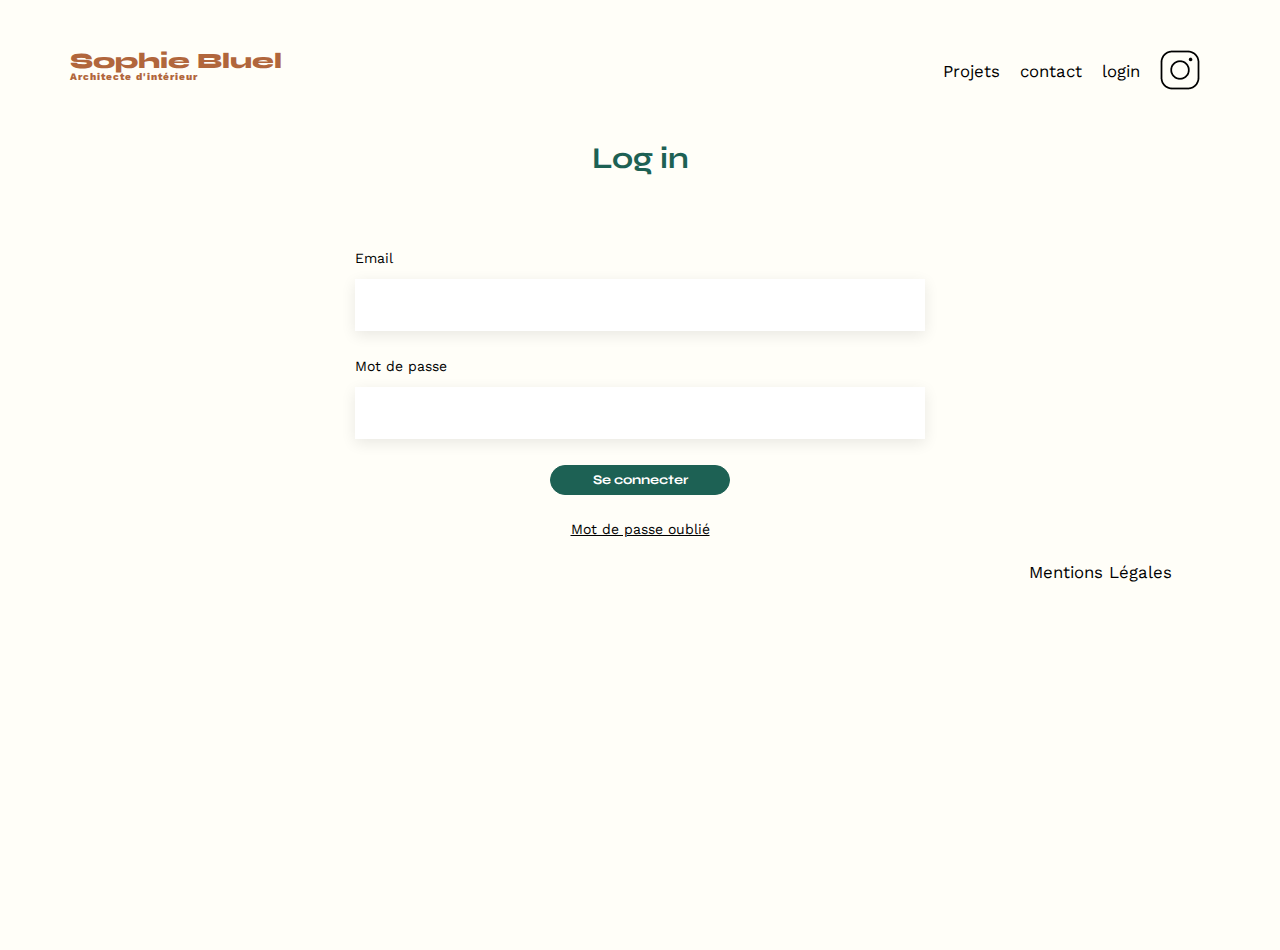
==== FrontEnd/login.html @ d0b16e7c "first commit" ====
<!DOCTYPE html>
<html lang="fr">
<head>
	<meta charset="UTF-8">
	<title>Sophie Bluel - Architecte d'intérieur</title>
	<meta name="viewport" content="width=device-width, initial-scale=1.0">
	<link rel="preconnect" href="https://fonts.googleapis.com">
	<link rel="preconnect" href="https://fonts.gstatic.com" crossorigin>
	<link href="https://fonts.googleapis.com/css2?family=Syne:wght@700;800&family=Work+Sans&display=swap" rel="stylesheet">
	<meta name="description" content="">
	<link rel="stylesheet" href="./assets/style.css">
	<script src="login.js"></script>
</head>
<body>
<header>
	<section id="basic-header">
		<h1>Sophie Bluel <span>Architecte d'intérieur</span></h1>
		<nav>
			<ul>
				<li><a href="index.html">Projets</a></li>
				<li>contact</li>
				<li><a href="login.html">login</a></li>
				<li><img src="./assets/icons/instagram.png" alt="Instagram"></li>
			</ul>
		</nav>
	</section>
</header>
<section id="contact">
	<h2>Log in</h2>
	<form action="#" method="post">
		<label for="email">Email</label>
		<input type="email" name="email" id="email">
		<label for="email">Mot de passe</label>
		<input type="text" name="password" id="password">
		<button id="login-button" type="button" >Se connecter</button>
	</form>
	<a href="">Mot de passe oublié</a>
</section>
<footer>
	<nav>
		<ul>
			<li >Mentions Légales</li>
		</ul>
	</nav>
</footer>
---- FrontEnd/assets/style.css ----
/* http://meyerweb.com/eric/tools/css/reset/
   v2.0 | 20110126
   License: none (public domain)
*/

html, body, div, span, applet, object, iframe,
h1, h2, h3, h4, h5, h6, p, blockquote, pre,
a, abbr, acronym, address, big, cite, code,
del, dfn, em, img, ins, kbd, q, s, samp,
small, strike, strong, sub, sup, tt, var,
b, u, i, center,
dl, dt, dd, ol, ul, li,
fieldset, form, label, legend,
table, caption, tbody, tfoot, thead, tr, th, td,
article, aside, canvas, details, embed,
figure, figcaption, footer, header, hgroup,
menu, nav, output, ruby, section, summary,
time, mark, audio, video{
	margin: 0;
	padding: 0;
	border: 0;
	font-size: 100%;
	font: inherit;
	vertical-align: baseline;
}
/* HTML5 display-role reset for older browsers */
article, aside, details, figcaption, figure,
footer, header, hgroup, menu, nav, section {
	display: block;
}
body {
	line-height: 1;
	background-color: #fffef8;
}
ol, ul {
	list-style: none;
}
blockquote, q {
	quotes: none;
}
blockquote:before, blockquote:after,
q:before, q:after {
	content: '';
	content: none;
}
table {
	border-collapse: collapse;
	border-spacing: 0;
}
/** end reset css**/
body {
	max-width: 1140px;
	margin:auto;
	font-family: 'Work Sans' ;
	font-size: 14px;
}
#basic-header {
	display: flex;
	justify-content: space-between;
	margin: 50px 0;
	padding: 0 ;
}
section {
	margin: 50px 0
}

h1{
	display: flex;
	flex-direction: column;
	font-family: 'Syne';
	font-size: 22px;
	font-weight: 800;
	color: #B1663C
}

h1 > span {
	font-family: 'Work Sans';
	font-size:10px;
	letter-spacing: 0.1em;
}

h2{
	font-family: 'Syne';
	font-weight: 700;
	font-size: 30px;
	color: #1D6154
}
nav ul {
	display: flex;
	align-items: center;
	list-style-type: none;

}
nav li {
	padding: 0 10px;
	font-size: 1.2em;
}

li:hover {
	color: #B1663C;
	cursor: pointer;
}
#introduction {
	display: flex;
	align-items: center;
}
#introduction figure {
	flex: 1
}
#introduction img {
	display: block;
	margin: auto;
	width: 80%;
}

#introduction article {
	flex: 1
}
#introduction h2 {
	margin-bottom: 1em;
}

#introduction p {
	margin-bottom: 0.5em;
}
#portfolio h2 {
	text-align: center;
}
.gallery {
	width: 100%;
	display: grid;
	grid-template-columns: 1fr 1fr 1fr;
	grid-column-gap: 20px;
	grid-row-gap: 20px;
}

.gallery img {
	width: 100%;
	height:488px;
	object-fit: cover;

}
#contact {
	width: 50%;
	margin: auto;
	display: flex;
	flex-direction: column;
}
#contact > * {
	text-align: center;

}
#contact h2{
	margin-bottom: 20px;
}
#contact form {
	text-align: left;
	margin-top:30px;
	display: flex;
	flex-direction: column;
}

#contact input {
	height: 50px;
	font-size: 1.2em;
	border: none;
	box-shadow: 0px 4px 14px rgba(0, 0, 0, 0.09);
}
#contact label {
	margin: 2em 0 1em 0;
}
#contact textarea {
	border: none;
	box-shadow: 0px 4px 14px rgba(0, 0, 0, 0.09);
}

input[type="submit"]{
	font-family: 'Syne';
	font-weight: 700;
	color: white;
	background-color: #1D6154;
	margin : 2em auto ;
	width: 180px;
	text-align: center;
	border-radius: 60px ;
}

footer nav ul {
	display: flex;
	justify-content: flex-end;
	margin: 2em
}


/*mon code*/

/*boutons filtres*/
.filter{
	display: flex;
	justify-content: center;
	margin-bottom: 30px;

}

button{
	background-color:#fffef8;
	color: #1D6154;
	border-radius: 60px;
	margin: 5px;
	padding: 6px 20px;
	border: solid 1px #1D6154;
	font-weight: bold;
	cursor: pointer;

}

button:hover{
	color: #fffef8;
	background-color: #1D6154;
}

/*login page*/
#contact a{
	color: black;

}

/*nav*/
nav a{
	color:black;
	text-decoration: none;
	display: flex;
	flex-direction: row;
}

nav a:hover{
	color: #B1663C;
}

body{
	min-height: 100vh;
}

#login-button{
	font-family: 'Syne';
	font-weight: 700;
	color: white;
	background-color: #1D6154;
	margin : 2em auto ;
	width: 180px;
	text-align: center;
	border-radius: 60px ;
}

/*mode édition*/

.logout{
	border: none;
	font-size: medium;
	font-weight: lighter;
	padding: 0;
	margin: 0;
	font: inherit;
	color: black;
}

.logout:hover{
	border: none;
	background-color: white;
	color: #B1663C;
}

#edition{
	width: 100%;
	background-color: black;
	color: white;
	justify-content: center;
	align-items: center;
	padding: 15px 0;
	margin-top: 0;
}

#pen{
	color: white;
	margin-right: 10px;
}

.projets{
	display: flex;
	justify-content: center;
	align-items: center;
}

.div-modifier:hover{
	cursor: pointer;
}

#pen-modifier{
	margin: 0 8px 0 25px;
}

#modal-edition{
	position: fixed;
	top: 0;
	left: 0;
	width: 100%;
	height: 100%;
	background: rgba(0, 0, 0, 0.5);
	justify-content: center;
	align-items: center;
}

.modal-wrapper{
	background-color: #fffef8;
	width: 600px;
	height: 650px;
	max-width: 100vh;
	max-height: 100vh;
	border-radius: 10px;
	padding: 20px;
	display: flex;
	flex-direction: column;
	position: relative;
	
}

#return{
	position: absolute;
	left: 20px;
	top: 20px;
	border: none;
	color: black;
	font-size: large;
	padding: 0;
}

#cross, #cross-add{
	align-self: end;
	border: none;
	color: black;
	font-size: large;
	padding: 0;
}

#cross:hover, #cross-add:hover, #return:hover {
	background-color: #fffef8;
}

h3{
	align-self: center;
	font-size: 30px;
}

.grey-line{
	align-self: center;
	height: 10px;
	width:80%;
	border-bottom: solid 1px #B3B3B3;
	margin: 10px 0 30px 0;
}

#add-photo{
	align-self: center;
	width: 250px;
	height: 35px;
}

.gallery-modal{
	display: flex;
	flex-wrap: wrap;
	padding: 50px;
}

.gallery-modal img{
	width: 75px;
	object-fit: cover;
}

.gallery-modal i{
	color: white;
	background-color: black;
	padding: 5px;
	font-weight: 100;
}

.trashButton{
	background-color: transparent;
	position: absolute;
	top: 1px;
	left: 42px;
	border: none;
	padding: 0;
}

.trash:hover{
	background-color: transparent;
}

.modalElement{
	margin: 10px;
	position: relative;
}

.modalElement img{
	height: 100px;
}

/* modal ajouter photo*/

#modal-add-photo{
	position: fixed;
	top: 0;
	left: 0;
	width: 100%;
	height: 100%;
	justify-content: center;
	align-items: center;
}

.ajouter-photo, .afficher-photo{
	background-color: #E8F1F6;
	flex-direction: column;
	align-items: center;
	padding: 30px 0;
	margin: 30px 70px;
}

.ajouter-photo i{
	font-size: 60px;
	color: #b9c5cc;
}

.afficher-photo{
	height: 185px;
	padding: 0;
}

.preview{
	height: 185px;
}

#add{
	background-color: #b9c5cc;
	border: none;
	padding: 10px 40px;
	margin: 10px;
}

.ajouter-photo p{
	font-size: smaller;
}

.ajouter-photo-form{
	text-align: left;
	margin-top:30px;
	display: flex;
	flex-direction: column;
	margin: 0 70px;
}

.ajouter-photo-form input{
	height: 50px;
	font-size: 1.2em;
	border: none;
	box-shadow: 0px 4px 14px rgba(0, 0, 0, 0.09);
	margin: 10px 0 20px 0;
	cursor: pointer;
}

.add-photo{
	background-color: #cbd6dc;
	border-radius: 20px;
	color: #306685;
	padding: 10px 30px;
	margin: 10px 0;
	cursor: pointer;
}

#dropdown{
	display: flex;
	flex-direction: column;
}

.dropdownElement{
	border: none;
	background-color: white;
	color: black;
	font-size: 1em;
	font-weight: 200;
	margin: 0;
}

.dropdownElement:hover {
	background-color: white;
	color: black;
}

#categorie{
	margin: 10px 0;
	border: none;
	height: 50px;
	box-shadow: 0px 4px 14px rgba(0, 0, 0, 0.09);
	cursor: pointer;
}

#valider{
	align-self: center;
	width: 250px;
	height: 35px;
	color: white;
	border: none;
}

.greyBtn, .greyBtn:hover{
	background-color: #a7a7a7;
}

.greenBtn{
	background-color: #1D6154;
}

/* cacher les projets*/
.d-none {
	display: none!important;
}

.d-flex{
	display: flex;
}
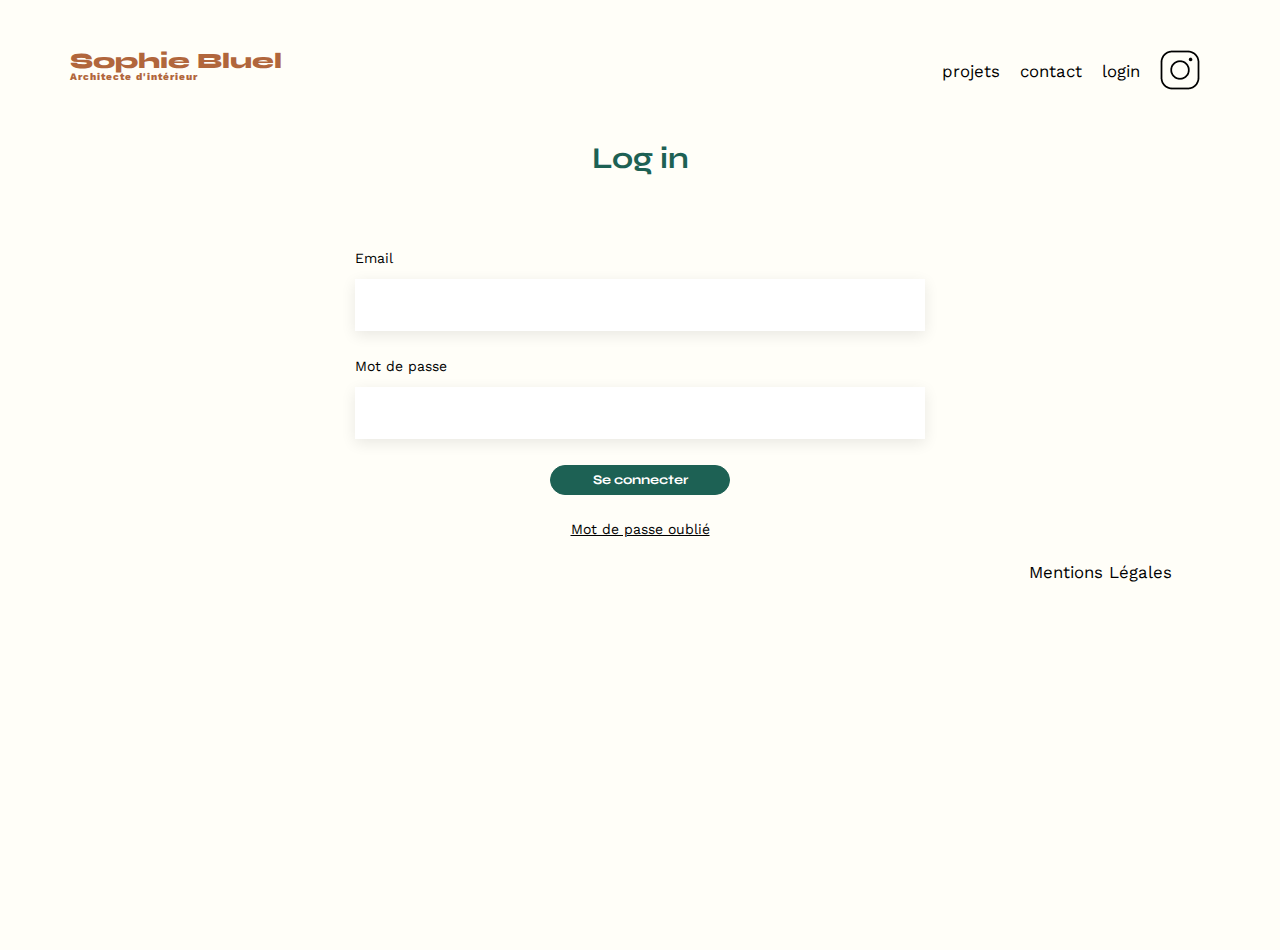
==== commit 886aa0da: "fix sous 48h" ====
--- a/FrontEnd/login.html
+++ b/FrontEnd/login.html
@@ -17,7 +17,7 @@
 		<h1>Sophie Bluel <span>Architecte d'intérieur</span></h1>
 		<nav>
 			<ul>
-				<li><a href="index.html">Projets</a></li>
+				<li><a href="index.html">projets</a></li>
 				<li>contact</li>
 				<li><a href="login.html">login</a></li>
 				<li><img src="./assets/icons/instagram.png" alt="Instagram"></li>
@@ -31,7 +31,7 @@
 		<label for="email">Email</label>
 		<input type="email" name="email" id="email">
 		<label for="email">Mot de passe</label>
-		<input type="text" name="password" id="password">
+		<input type="password" name="password" id="password">
 		<button id="login-button" type="button" >Se connecter</button>
 	</form>
 	<a href="">Mot de passe oublié</a>
--- a/FrontEnd/assets/style.css
+++ b/FrontEnd/assets/style.css
@@ -219,6 +219,11 @@
 	background-color: #1D6154;
 }
 
+button:focus{
+	color: #fffef8;
+	background-color: #1D6154;
+}
+
 /*login page*/
 #contact a{
 	color: black;
@@ -270,6 +275,11 @@
 	color: #B1663C;
 }
 
+.logout :focus{
+	background-color: white;
+	color: black;
+}
+
 #edition{
 	width: 100%;
 	background-color: black;
